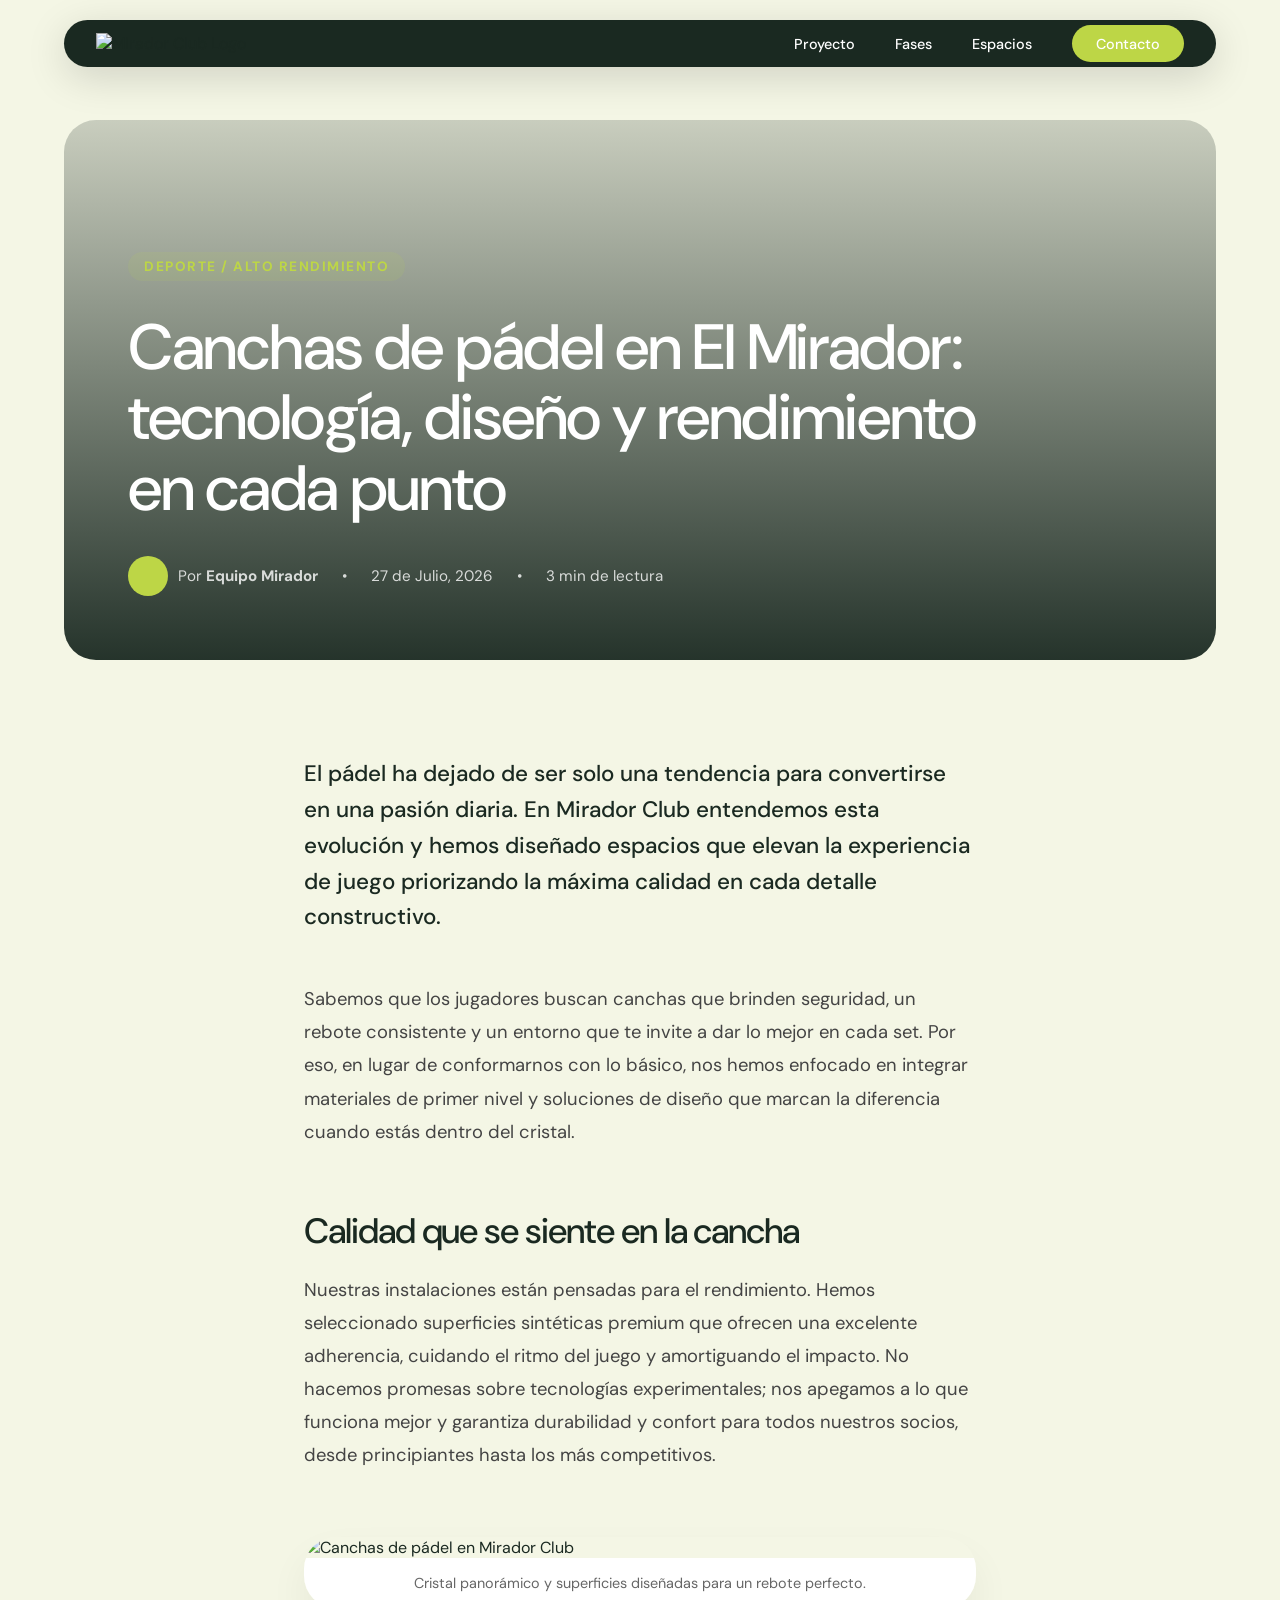
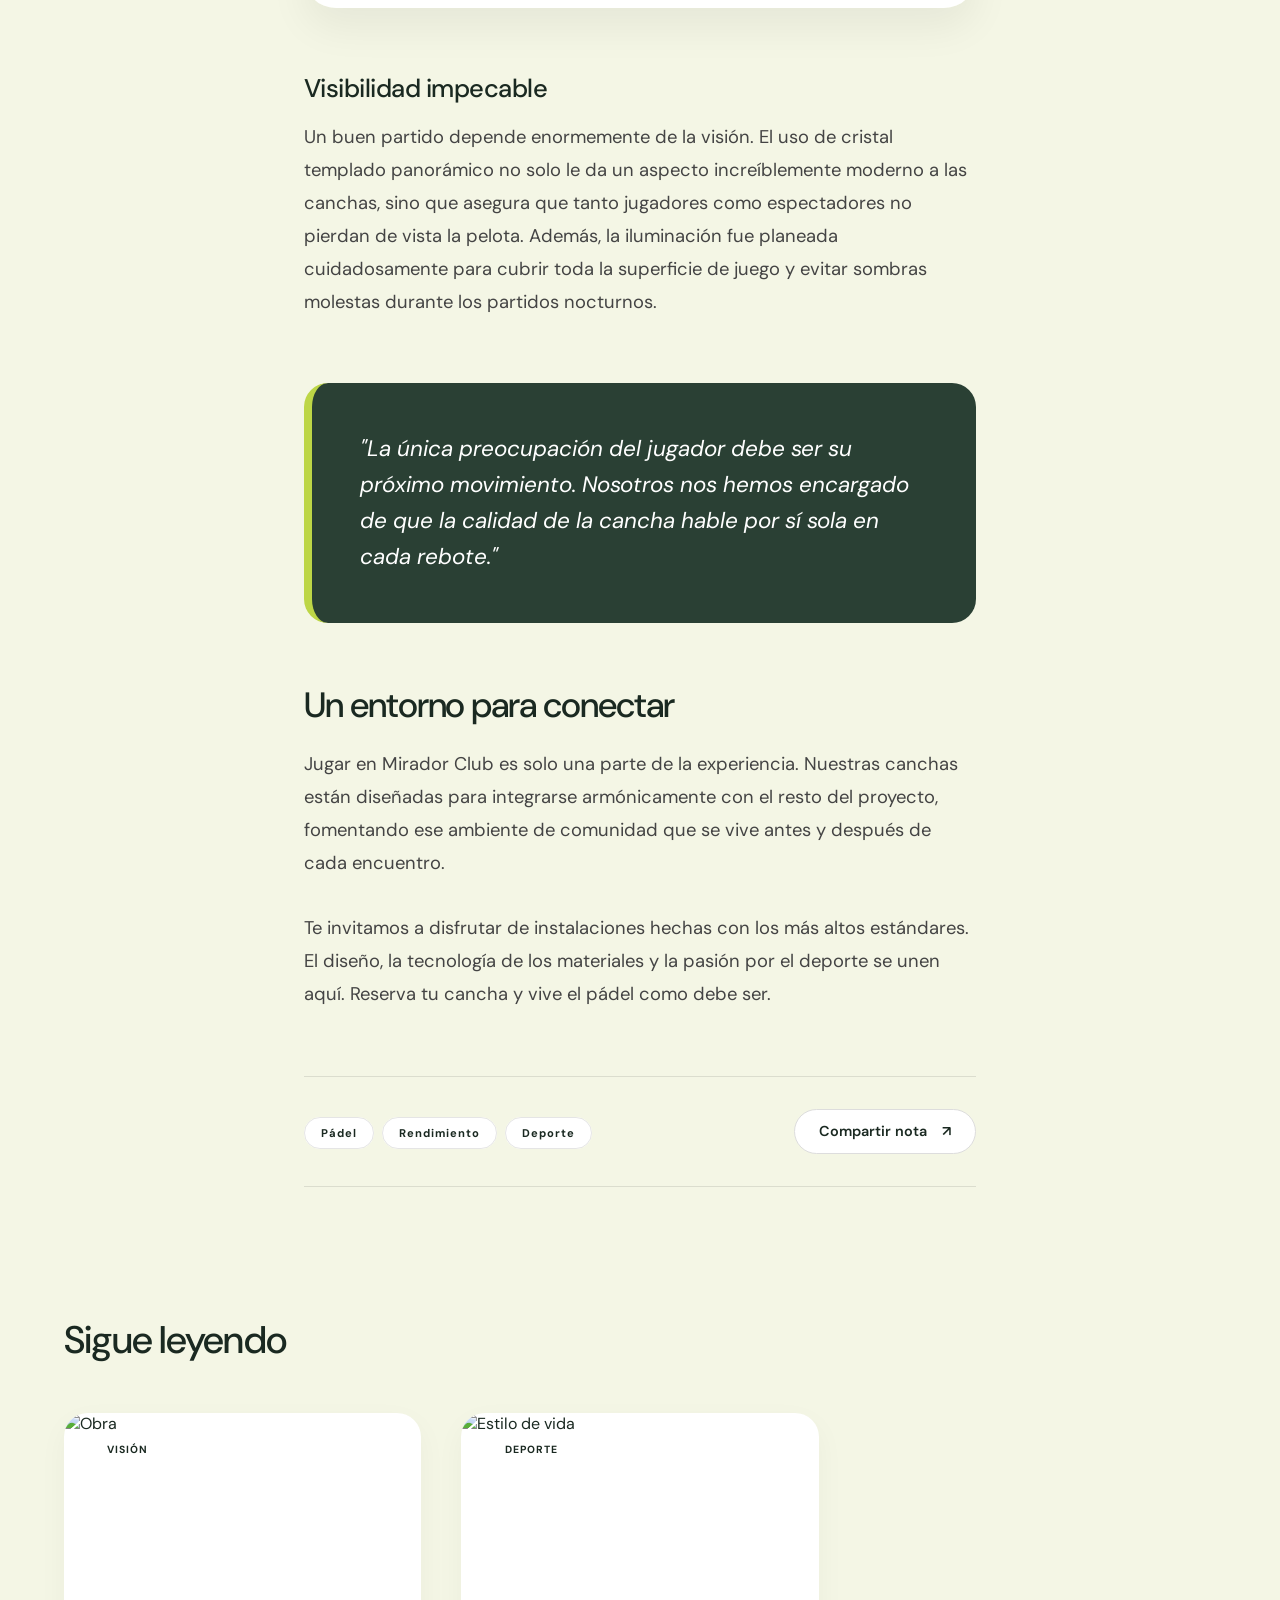
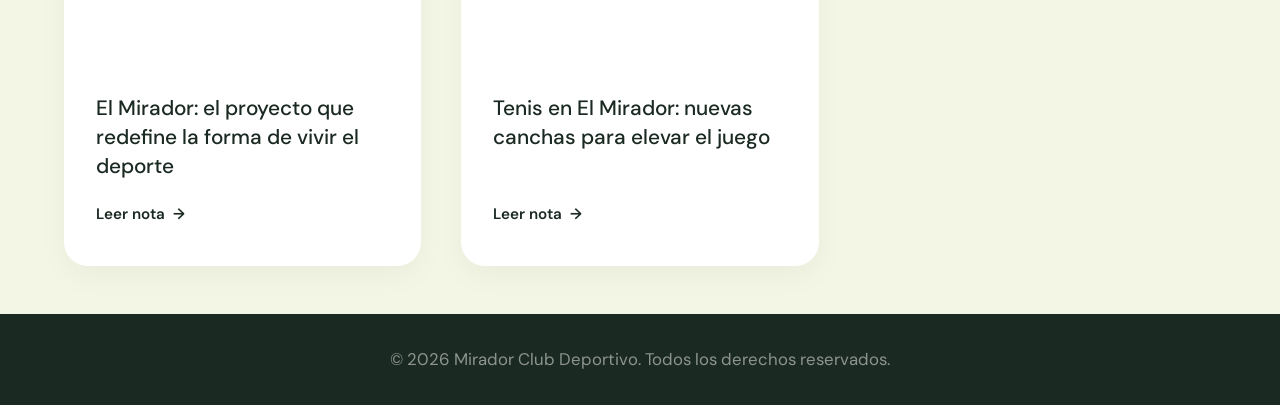
==== articulo-padel.html @ bc89615e "Add files via upload" ====
<!DOCTYPE html>
<html lang="es">
<head>
    <meta charset="UTF-8">
    <meta name="viewport" content="width=device-width, initial-scale=1.0">
    <title>Canchas de pádel en El Mirador | Mirador Club</title>
    <link rel="preconnect" href="https://fonts.googleapis.com">
    <link rel="preconnect" href="https://fonts.gstatic.com" crossorigin>
    <link href="https://fonts.googleapis.com/css2?family=DM+Sans:opsz,wght@9..40,300;9..40,400;9..40,500;9..40,700&display=swap" rel="stylesheet">
    <link rel="stylesheet" href="style.css">
    
    <style>
        .blog-hero { padding: 120px 5% 2rem; background-color: var(--niebla); }
        .blog-hero-inner { position: relative; width: 100%; min-height: 60vh; border-radius: var(--radius-lg); overflow: hidden; display: flex; align-items: flex-end; padding: 4rem; }
        .blog-hero-bg { position: absolute; inset: 0; width: 100%; height: 100%; background: url('assets/mirador-articulo-padel.png') center/cover; z-index: 1; transform: scale(1.02); transition: transform 10s ease-out; }
        .blog-hero-inner:hover .blog-hero-bg { transform: scale(1); }
        .blog-hero-inner::after { content: ''; position: absolute; inset: 0; background: linear-gradient(to top, rgba(26,41,33,0.95) 0%, rgba(26,41,33,0.2) 100%); z-index: 2; }
        .blog-hero-content { position: relative; z-index: 3; color: var(--white); max-width: 900px; }
        .blog-hero-content h1 { font-size: clamp(2.5rem, 5vw, 4.5rem); line-height: 1.1; margin: 1rem 0; letter-spacing: -0.02em; }
        .blog-meta { display: flex; gap: 1.5rem; color: rgba(255,255,255,0.8); font-size: 0.95rem; margin-top: 2rem; align-items: center; }
        .blog-meta .author-avatar { width: 40px; height: 40px; border-radius: 50%; background: var(--musgo) url('assets/logo-mirador.-.png') center/cover; display: inline-block; }
        .article-wrapper { max-width: 800px; margin: 4rem auto 8rem; padding: 0 5%; }
        .article-content p { font-size: 1.15rem; line-height: 1.8; color: #444; margin-bottom: 2rem; }
        .article-content .lead { font-size: 1.4rem; color: var(--obsidiana); font-weight: 500; line-height: 1.6; margin-bottom: 3rem; }
        .article-content h2 { font-size: 2.2rem; margin: 4rem 0 1.5rem; color: var(--obsidiana); }
        .article-content h3 { font-size: 1.6rem; margin: 3rem 0 1rem; color: var(--obsidiana); }
        .bento-quote { background: var(--obsidiana-light); color: var(--white); padding: 3rem; border-radius: var(--radius-md); font-size: 1.4rem; font-style: italic; line-height: 1.6; margin: 4rem 0; position: relative; border-left: 8px solid var(--musgo); }
        .bento-image { border-radius: var(--radius-lg); overflow: hidden; margin: 4rem 0; box-shadow: 0 20px 40px rgba(0,0,0,0.06); }
        .bento-image img { width: 100%; height: auto; display: block; }
        .bento-image-caption { padding: 1rem 1.5rem; background: var(--white); font-size: 0.9rem; color: #666; text-align: center; }
        .share-section { display: flex; justify-content: space-between; align-items: center; padding: 2rem 0; border-top: 1px solid rgba(0,0,0,0.1); border-bottom: 1px solid rgba(0,0,0,0.1); margin: 4rem 0; }
        .share-tags .tag { margin-right: 0.5rem; background: var(--white); border: 1px solid rgba(0,0,0,0.1); }
        @media (max-width: 768px) { .blog-hero { padding: 100px 3% 1rem; } .blog-hero-inner { padding: 2rem; min-height: 50vh; } .bento-quote { padding: 2rem; font-size: 1.2rem; } .article-wrapper { margin: 3rem auto 5rem; } .share-section { flex-direction: column; gap: 1.5rem; align-items: flex-start; } }
    </style>
</head>
<body>
    <!-- Navegación Flotante Estilo Píldora -->
    <nav id="navbar" class="floating-nav">
        <div class="nav-container">
            <div class="logo">
                <a href="index.html"><img src="assets/logo-mirador.-.png" alt="Mirador Club Logo"></a>
            </div>
            
            <!-- Botón Hamburguesa (Nuevo) -->
            <button class="hamburger" id="hamburger-menu" aria-label="Abrir menú">
                <span></span>
                <span></span>
                <span></span>
            </button>
            
            <ul class="nav-links" id="nav-links-menu">
                <li><a href="#el-proyecto">Proyecto</a></li>
                <li><a href="#timeline">Fases</a></li>
                <li><a href="#fase-uno">Espacios</a></li>
                <li><a href="#contacto" class="btn-nav">Contacto</a></li>
            </ul>
        </div>
    </nav>

    <header class="blog-hero">
        <div class="blog-hero-inner reveal">
            <div class="blog-hero-bg"></div>
            <div class="blog-hero-content">
                <span class="eyebrow text-musgo">Deporte / Alto Rendimiento</span>
                <h1>Canchas de pádel en El Mirador: tecnología, diseño y rendimiento en cada punto</h1>
                <div class="blog-meta">
                    <div style="display: flex; align-items: center; gap: 10px;"><span class="author-avatar"></span><span>Por <strong>Equipo Mirador</strong></span></div>
                    <span>&bull;</span><span>27 de Julio, 2026</span><span>&bull;</span><span>3 min de lectura</span>
                </div>
            </div>
        </div>
    </header>

    <main class="article-wrapper reveal">
        <article class="article-content">
            <p class="lead">El pádel ha dejado de ser solo una tendencia para convertirse en una pasión diaria. En Mirador Club entendemos esta evolución y hemos diseñado espacios que elevan la experiencia de juego priorizando la máxima calidad en cada detalle constructivo.</p>
            
            <p>Sabemos que los jugadores buscan canchas que brinden seguridad, un rebote consistente y un entorno que te invite a dar lo mejor en cada set. Por eso, en lugar de conformarnos con lo básico, nos hemos enfocado en integrar materiales de primer nivel y soluciones de diseño que marcan la diferencia cuando estás dentro del cristal.</p>

            <h2>Calidad que se siente en la cancha</h2>
            <p>Nuestras instalaciones están pensadas para el rendimiento. Hemos seleccionado superficies sintéticas premium que ofrecen una excelente adherencia, cuidando el ritmo del juego y amortiguando el impacto. No hacemos promesas sobre tecnologías experimentales; nos apegamos a lo que funciona mejor y garantiza durabilidad y confort para todos nuestros socios, desde principiantes hasta los más competitivos.</p>
            
            <div class="bento-image">
                <img src="assets/padel-imagen-mirador.gif" alt="Canchas de pádel en Mirador Club">
                <div class="bento-image-caption">Cristal panorámico y superficies diseñadas para un rebote perfecto.</div>
            </div>

            <h3>Visibilidad impecable</h3>
            <p>Un buen partido depende enormemente de la visión. El uso de cristal templado panorámico no solo le da un aspecto increíblemente moderno a las canchas, sino que asegura que tanto jugadores como espectadores no pierdan de vista la pelota. Además, la iluminación fue planeada cuidadosamente para cubrir toda la superficie de juego y evitar sombras molestas durante los partidos nocturnos.</p>

            <blockquote class="bento-quote">
                "La única preocupación del jugador debe ser su próximo movimiento. Nosotros nos hemos encargado de que la calidad de la cancha hable por sí sola en cada rebote."
            </blockquote>

            <h2>Un entorno para conectar</h2>
            <p>Jugar en Mirador Club es solo una parte de la experiencia. Nuestras canchas están diseñadas para integrarse armónicamente con el resto del proyecto, fomentando ese ambiente de comunidad que se vive antes y después de cada encuentro.</p>
            
            <p>Te invitamos a disfrutar de instalaciones hechas con los más altos estándares. El diseño, la tecnología de los materiales y la pasión por el deporte se unen aquí. Reserva tu cancha y vive el pádel como debe ser.</p>

            <div class="share-section">
                <div class="share-tags"><span class="tag">Pádel</span><span class="tag">Rendimiento</span><span class="tag">Deporte</span></div>
                <div class="share-actions"><a href="#" class="btn-pill-white" style="border: 1px solid #ddd; padding: 0.8rem 1.5rem; font-size: 0.9rem; color: var(--obsidiana);">Compartir nota <span style="margin-left: 5px;">↗</span></a></div>
            </div>
        </article>
    </main>

    <section class="section-light" style="padding-top: 0;">
        <div class="container reveal">
            <h3 class="mb-4">Sigue leyendo</h3>
            <div class="modern-blog-grid">
                <article class="blog-card-modern">
                    <div class="blog-img-wrap"><span class="blog-pill">Visión</span><img src="assets/mirador-video-wrap.png" alt="Obra"></div>
                    <div class="blog-content-modern"><h4>El Mirador: el proyecto que redefine la forma de vivir el deporte</h4><a href="articulo-proyecto.html" class="btn-link-modern">Leer nota <span class="arrow">→</span></a></div>
                </article>
                <article class="blog-card-modern">
                    <div class="blog-img-wrap"><span class="blog-pill">Deporte</span><img src="assets/mirador-articulo-tenis.png" alt="Estilo de vida"></div>
                    <div class="blog-content-modern"><h4>Tenis en El Mirador: nuevas canchas para elevar el juego</h4><a href="articulo-tenis.html" class="btn-link-modern">Leer nota <span class="arrow">→</span></a></div>
                </article>
            </div>
        </div>
    </section>
    <footer class="modern-footer"><p>© 2026 Mirador Club Deportivo. Todos los derechos reservados.</p></footer>
</body>
</html>
---- style.css ----
/* --- Variables de Marca Modernizadas --- */
:root {
    --obsidiana: #1a2921; /* Ligeramente más profundo */
    --obsidiana-light: #2a4034;
    --clorofila: #005D33;
    --follaje: #004b29;
    --musgo: #BDD646;
    --niebla: #F4F6E5;
    --white: #FFFFFF;
    
    --font-main: 'DM Sans', 'freight-sans-pro', sans-serif;
    --transition-slow: all 0.4s cubic-bezier(0.16, 1, 0.3, 1);
    
    /* Radios para el estilo Bento / Apple */
    --radius-lg: 32px;
    --radius-md: 24px;
    --radius-sm: 16px;
    --radius-pill: 100px;
}

* {
    margin: 0; padding: 0; box-sizing: border-box;
}

body {
    font-family: var(--font-main);
    color: var(--obsidiana);
    background-color: var(--niebla);
    -webkit-font-smoothing: antialiased;
    overflow-x: hidden;
}

.container { max-width: 1400px; margin: 0 auto; padding: 0 5%; }

/* --- Tipografía --- */
h1 { font-size: clamp(3rem, 7vw, 6rem); line-height: 0.95; letter-spacing: -0.04em; font-weight: 500; }
h2 { font-size: clamp(2.5rem, 5vw, 4rem); line-height: 1.05; letter-spacing: -0.03em; font-weight: 500; margin-bottom: 1.5rem; }
h3 { font-size: clamp(1.8rem, 3vw, 2.5rem); font-weight: 500; letter-spacing: -0.02em; }
h4 { font-size: 1.3rem; font-weight: 500; margin-bottom: 0.5rem; }
p { line-height: 1.6; font-weight: 400; font-size: 1.05rem; }

a { text-decoration: none; color: inherit; }
.mt-2 { margin-top: 2rem; } .mt-4 { margin-top: 4rem; } .mb-4 { margin-bottom: 3rem; }
.text-center { text-align: center; }

.eyebrow { 
    display: inline-block; font-size: 0.85rem; font-weight: 700; 
    text-transform: uppercase; letter-spacing: 1.5px; 
    color: var(--clorofila); margin-bottom: 1rem;
    background: rgba(0, 93, 51, 0.1); padding: 6px 16px; border-radius: var(--radius-pill);
}
.text-musgo { color: var(--musgo); background: rgba(189, 214, 70, 0.1); }

/* --- Navegación Flotante (Siempre Verde) --- */
.floating-nav {
    position: fixed; 
    top: 20px; 
    left: 0; 
    right: 0; 
    margin: 0 auto; 
    width: 90%; 
    max-width: 1200px; 
    z-index: 1000;
    background: var(--obsidiana); /* Siempre verde oscuro */
    border-radius: var(--radius-pill);
    padding: 0.8rem 2rem;
    box-shadow: 0 10px 40px rgba(0,0,0,0.15);
    transition: padding 0.3s ease;
}

/* Un pequeño toque: se hace ligeramente más delgadito al bajar, pero no cambia colores */
.floating-nav.scrolled {
    padding: 0.6rem 2rem;
}

.nav-container { display: flex; justify-content: space-between; align-items: center; }

/* Logo intacto siempre */
.logo img { 
    width: 140px; 
    filter: none !important; 
}

.nav-links { display: flex; gap: 2.5rem; list-style: none; align-items: center; }

/* Letras siempre blancas */
.nav-links a { 
    font-size: 0.9rem; 
    font-weight: 500; 
    transition: color 0.3s; 
    color: var(--white); 
}
.nav-links a:hover {
    color: var(--musgo);
}

/* Botón siempre verde musgo */
.btn-nav {
    background: var(--musgo) !important; 
    color: var(--obsidiana) !important; 
    padding: 0.6rem 1.5rem; 
    border-radius: var(--radius-pill);
    border: none;
    transition: all 0.3s ease;
}
.btn-nav:hover {
    background: var(--white) !important;
}

/* --- Botón Hamburguesa --- */
.hamburger {
    display: none; cursor: pointer; background: transparent; border: none; z-index: 1001;
}
/* Rayitas siempre blancas */
.hamburger span {
    display: block; width: 25px; height: 3px; margin: 5px auto;
    background-color: var(--white); 
    transition: all 0.3s ease-in-out;
}
.hamburger.active span:nth-child(1) { transform: translateY(8px) rotate(45deg); }
.hamburger.active span:nth-child(2) { opacity: 0; }
.hamburger.active span:nth-child(3) { transform: translateY(-8px) rotate(-45deg); }

/* --- RESPONSIVE HEADER --- */
@media (max-width: 768px) {
    .floating-nav { top: 10px; width: 95%; padding: 0.8rem 1.5rem; }
    .hamburger { display: block; }
    
    /* El Menú Desplegable (Estilo Tarjeta Flotante) */
    .nav-links {
        display: flex !important; 
        position: absolute; 
        top: calc(100% + 15px);
        left: 0;
        width: 100%;
        background-color: var(--obsidiana); 
        border-radius: var(--radius-md);
        flex-direction: column;
        padding: 2rem 0;
        text-align: center;
        box-shadow: 0 15px 40px rgba(0,0,0,0.2);
        
        /* Estado oculto */
        opacity: 0;
        visibility: hidden;
        transform: translateY(-10px);
        transition: all 0.3s ease;
    }
    
    /* Estado visible (Cuando tocas la hamburguesa) */
    .nav-links.active {
        opacity: 1;
        visibility: visible;
        transform: translateY(0);
    }
    
    .nav-links li { margin: 1.2rem 0; }
    .nav-links a { font-size: 1.2rem; color: var(--white); }
    .nav-links .btn-nav { 
        display: inline-block; 
        margin-top: 10px;
    }
}



.nav-container { display: flex; justify-content: space-between; align-items: center; }
.logo img { width: 140px; transition: var(--transition-slow); }
.floating-nav.scrolled .logo img { filter: none; }
.nav-links { display: flex; gap: 2.5rem; list-style: none; align-items: center; }
.nav-links a { font-size: 0.9rem; font-weight: 500; transition: color 0.3s; }
.floating-nav.scrolled .nav-links a { color: var(--white); }
.btn-nav {
    background: var(--obsidiana); color: var(--white) !important;
    padding: 0.6rem 1.5rem; border-radius: var(--radius-pill);
}
.floating-nav.scrolled .btn-nav { background: var(--musgo); color: var(--obsidiana) !important; }

/* --- Hero Boxed (Inspirado en la Ref. de Tenis) --- */
.hero-boxed { padding: 120px 5% 2rem; background-color: var(--niebla); }
.hero-inner {
    position: relative; width: 100%; min-height: 75vh;
    border-radius: var(--radius-lg);
    overflow: hidden; display: flex; align-items: flex-end; padding: 4rem;
}
.hero-bg {
    position: absolute; top: 0; left: 0; width: 100%; height: 100%;
    background: url(assets/banner-mirador-club-proyecto.gif) center/cover;
    z-index: 1; transform: scale(1.05); transition: transform 10s ease-out;
}
.hero-inner:hover .hero-bg { transform: scale(1); }
.hero-inner::after {
    content: ''; position: absolute; inset: 0;
    background: linear-gradient(to top, rgba(26,41,33,0.9) 0%, rgba(26,41,33,0.2) 60%);
    z-index: 2;
}
.hero-content { position: relative; z-index: 3; color: var(--white); max-width: 800px; }
.hero-content p { font-size: 1.3rem; opacity: 0.9; margin: 1.5rem 0 2rem; max-width: 600px; }

/* Botones */
.btn-pill-white {
    display: inline-flex; align-items: center; gap: 10px;
    background: var(--white); color: var(--obsidiana);
    padding: 1.2rem 2.5rem; border-radius: var(--radius-pill);
    font-weight: 600; font-size: 1rem; transition: var(--transition-slow);
}
.btn-pill-white:hover { background: var(--musgo); transform: translateY(-3px); }
.btn-pill-white .arrow { background: var(--obsidiana); color: var(--white); border-radius: 50%; width: 28px; height: 28px; display: inline-flex; align-items: center; justify-content: center; font-size: 0.8rem; }

.btn-pill-musgo {
    display: inline-flex; align-items: center; justify-content: center; gap: 10px; width: 100%;
    background: var(--musgo); color: var(--obsidiana);
    padding: 1.2rem; border-radius: var(--radius-pill); border: none;
    font-weight: 600; font-size: 1.1rem; cursor: pointer; transition: var(--transition-slow);
}
.btn-pill-musgo:hover { background: var(--white); }

/* --- Secciones Generales --- */
.section-light { background-color: var(--niebla); padding: 3rem 0; }
.section-dark { background-color: var(--obsidiana); color: var(--white); padding: 8rem 0; }
.section-header { max-width: 700px; margin-bottom: 4rem; }
.split-header { display: grid; grid-template-columns: 1fr 1fr; gap: 4rem; max-width: 100%; align-items: end; }
.split-header .header-desc { font-size: 1.2rem; color: rgba(255,255,255,0.7); margin-bottom: 1rem; }

/* --- EL PROYECTO (Bento Grid Renders) --- */
.bento-grid-renders {
    display: grid;
    grid-template-columns: repeat(4, 1fr);
    grid-template-rows: 400px 300px;
    gap: 1.5rem;
}
.bento-item {
    position: relative; border-radius: var(--radius-lg);
    overflow: hidden; background: #ddd;
}
.bento-item img { width: 100%; height: 100%; object-fit: cover; transition: transform 0.6s ease; }
.bento-item:hover img { transform: scale(1.03); }
.bento-overlay {
    position: absolute; bottom: 0; left: 0; width: 100%; padding: 2rem;
    background: linear-gradient(to top, rgba(0,0,0,0.8), transparent);
    color: var(--white);
}
.render-large { grid-column: span 2; grid-row: span 2; }
.render-small { grid-column: span 1; grid-row: span 1; }
.render-wide { grid-column: span 2; grid-row: span 1; }
.bg-obsidiana { background: var(--obsidiana); color: var(--white); display: flex; align-items: center; padding: 2.5rem; }
.bento-text-only h3 { margin-bottom: 1rem; font-size: 1.8rem; }
.bento-text-only p { font-size: 0.95rem; opacity: 0.8; }

/* --- INTRO FEATURES (Estilo Referencia 3 Wellness) --- */
.features-bento-grid {
    display: grid; grid-template-columns: repeat(3, 1fr); gap: 1.5rem;
}
.feature-box {
    background: var(--obsidiana-light); border-radius: var(--radius-md);
    padding: 3rem; display: flex; flex-direction: column; gap: 2rem;
    border: 1px solid rgba(255,255,255,0.05); transition: var(--transition-slow);
}
.feature-box:hover { transform: translateY(-5px); }
.feature-box p { color: rgba(255,255,255,0.7); font-size: 0.95rem; }
.feature-box .icon-wrap img { width: 120px; filter: none; }
.feature-box.bg-musgo { background: var(--musgo); color: var(--obsidiana); }
.feature-box.bg-musgo .icon-wrap img { filter: brightness(0) invert(1); }

/* --- TIMELINE (Modern Cards) --- */
/* --- CORRECCIÓN TIMELINE (Para 4 fases) --- */
.modern-timeline { 
    display: grid; 
    grid-template-columns: repeat(4, 1fr); 
    gap: 1.5rem; 
}
.timeline-card {
    background: var(--white); padding: 3rem; border-radius: var(--radius-md);
    box-shadow: 0 10px 30px rgba(0,0,0,0.03); transition: var(--transition-slow);
}
.timeline-card.active { background: var(--obsidiana); color: var(--white); transform: scale(1.02); }
.card-header { display: flex; justify-content: space-between; align-items: flex-start; margin-bottom: 2rem; }
.tag { font-size: 0.7rem; font-weight: 700; padding: 0.5rem 1rem; border-radius: var(--radius-pill); background: var(--niebla); color: var(--obsidiana); letter-spacing: 1px; }
.active-tag { background: var(--musgo); }
.icon-timeline { width: 50px; opacity: 0.3; }
.timeline-card.active .icon-timeline { opacity: 1; filter: brightness(0) invert(1); }
.timeline-card h4 { font-size: 1.8rem; margin-bottom: 1rem; }
.timeline-card p { font-size: 0.95rem; opacity: 0.7; }

/* --- FASE UNO ESPACIOS --- */
.bento-spaces-grid { display: grid; grid-template-columns: 1fr 1fr; gap: 2rem; }
.space-card {
    background: var(--obsidiana-light); border-radius: var(--radius-lg);
    overflow: hidden; border: 1px solid rgba(255,255,255,0.05);
}
.space-img { position: relative; height: 350px; }
.space-img img { width: 100%; height: 100%; object-fit: cover; }
.pill-badge {
    position: absolute; top: 1.5rem; left: 1.5rem; z-index: 2;
    background: rgba(255,255,255,0.9); color: var(--obsidiana);
    padding: 0.4rem 1.2rem; border-radius: var(--radius-pill);
    font-size: 0.7rem; font-weight: 700; letter-spacing: 1px;
}
.space-content { padding: 3rem; }
.modern-list { list-style: none; margin-top: 1.5rem; }
.modern-list li {
    position: relative; padding-left: 2rem; margin-bottom: 1rem;
    color: rgba(255,255,255,0.8); font-size: 0.95rem;
}
.modern-list li::before {
    content: '→'; position: absolute; left: 0; color: var(--musgo); font-weight: bold;
}

/* --- LO QUE VIENE --- */
.upcoming-grid { display: grid; grid-template-columns: repeat(3, 1fr); gap: 1.5rem; }
.upcoming-item {
    position: relative; height: 250px; border-radius: var(--radius-md); overflow: hidden;
}
.upcoming-item img { width: 100%; height: 100%; object-fit: cover; }
.upcoming-label {
    position: absolute; inset: 0; background: rgba(0,0,0,0.3);
    display: flex; align-items: center; justify-content: center;
    color: var(--white); font-size: 1.5rem; font-weight: 500;
}

/* --- CONTACTO BENTO --- */
.contact-bento {
    display: grid; grid-template-columns: 1fr 1fr; background: var(--obsidiana-light);
    border-radius: var(--radius-lg); overflow: hidden; border: 1px solid rgba(255,255,255,0.05);
}
.contact-info { padding: 5rem; }
.contact-form-wrap { padding: 5rem; background: rgba(0,0,0,0.15); }
.modern-form input {
    width: 100%; background: rgba(255,255,255,0.05); border: 1px solid rgba(255,255,255,0.1);
    color: var(--white); padding: 1.2rem 1.5rem; border-radius: var(--radius-md);
    font-family: inherit; font-size: 1rem; margin-bottom: 1rem; outline: none; transition: var(--transition-slow);
}
.modern-form input:focus { border-color: var(--musgo); background: rgba(255,255,255,0.1); }
.checkbox-group-modern { display: flex; gap: 1rem; flex-wrap: wrap; margin-bottom: 2rem; }
.custom-check { cursor: pointer; }
.custom-check input { display: none; }
.custom-check span {
    display: inline-block; padding: 0.6rem 1.2rem; border-radius: var(--radius-pill);
    border: 1px solid rgba(255,255,255,0.2); font-size: 0.9rem; transition: var(--transition-slow);
}
.custom-check input:checked + span { background: var(--musgo); color: var(--obsidiana); border-color: var(--musgo); }

/* --- FOOTER --- */
.modern-footer { background: var(--obsidiana); text-align: center; padding: 2rem; color: rgba(255,255,255,0.5); font-size: 0.9rem; }

/* --- ANIMACIONES --- */
.reveal { opacity: 0; transform: translateY(40px); transition: all 1s cubic-bezier(0.16, 1, 0.3, 1); }
.reveal.active { opacity: 1; transform: translateY(0); }

/* --- RESPONSIVE --- */
@media (max-width: 1024px) {
    .bento-grid-renders { grid-template-columns: 1fr 1fr; grid-template-rows: auto; }
    .render-large { grid-column: span 2; grid-row: auto; height: 400px;}
    .render-wide { grid-column: span 2; height: 300px; }
    .features-bento-grid, .modern-timeline, .upcoming-grid { grid-template-columns: 1fr; }
    .split-header { grid-template-columns: 1fr; gap: 1rem; }
    .contact-bento { grid-template-columns: 1fr; }
    .contact-info, .contact-form-wrap { padding: 3rem; }
}

@media (max-width: 768px) {
    .nav-links { display: none; }
    .hero-boxed { padding: 100px 3% 1rem; }
    .hero-inner { padding: 2.5rem 1.5rem; min-height: 60vh; }
    .bento-spaces-grid { grid-template-columns: 1fr; }
    h1 { font-size: 3.2rem; }
    h2 { font-size: 2.5rem; }

}




.modern-blog-grid { 
    display: grid; 
    grid-template-columns: repeat(3, 1fr); 
    gap: 2.5rem; 
}

.blog-card-modern {
    background: var(--white); 
    border-radius: var(--radius-md);
    overflow: hidden; 
    box-shadow: 0 10px 30px rgba(0,0,0,0.04);
    transition: var(--transition-slow);
    display: flex; 
    flex-direction: column;
}

.blog-card-modern:hover { 
    transform: translateY(-8px); 
    box-shadow: 0 20px 40px rgba(0,0,0,0.08); 
}

.blog-img-wrap { 
    position: relative; 
    height: 240px; 
    overflow: hidden;
}

.blog-img-wrap img { 
    width: 100%; 
    height: 100%; 
    object-fit: cover; 
    transition: transform 0.6s ease; 
}

.blog-card-modern:hover .blog-img-wrap img { 
    transform: scale(1.05); 
}

.blog-pill {
    position: absolute; 
    top: 1.5rem; 
    left: 1.5rem; 
    z-index: 2;
    background: rgba(255,255,255,0.9); 
    color: var(--obsidiana);
    padding: 0.4rem 1.2rem; 
    border-radius: var(--radius-pill);
    font-size: 0.65rem; 
    font-weight: 700; 
    letter-spacing: 1px; 
    text-transform: uppercase;
}

.blog-content-modern { 
    padding: 2.5rem 2rem; 
    display: flex; 
    flex-direction: column; 
    flex-grow: 1; 
}

.blog-content-modern h4 { 
    font-size: 1.3rem; 
    margin-bottom: 1.5rem; 
    line-height: 1.4; 
}

.btn-link-modern {
    margin-top: auto; 
    display: inline-flex; 
    align-items: center; 
    gap: 8px;
    font-weight: 600; 
    color: var(--obsidiana); 
    font-size: 0.95rem;
    transition: var(--transition-slow); 
    border-bottom: 2px solid transparent; 
    width: fit-content;
}

.btn-link-modern:hover { 
    color: var(--musgo); 
}

/* --- ACTUALIZACIÓN DE RESPONSIVE (Agregar al final del CSS) --- */
@media (max-width: 1024px) {
    .modern-timeline { grid-template-columns: repeat(2, 1fr); gap: 2rem; }
    .modern-blog-grid { grid-template-columns: repeat(2, 1fr); }
}

@media (max-width: 768px) {
    .modern-timeline { grid-template-columns: 1fr; }
    .modern-blog-grid { grid-template-columns: 1fr; }
}

/* --- ANIMACIONES --- */
.reveal { 
    opacity: 1; /* <-- Cambia el 0 por un 1 */
    transform: translateY(0); /* <-- Cambia 40px por 0 */
    transition: all 1s cubic-bezier(0.16, 1, 0.3, 1); 
}
.reveal.active { 
    opacity: 1; 
    transform: translateY(0); 
}
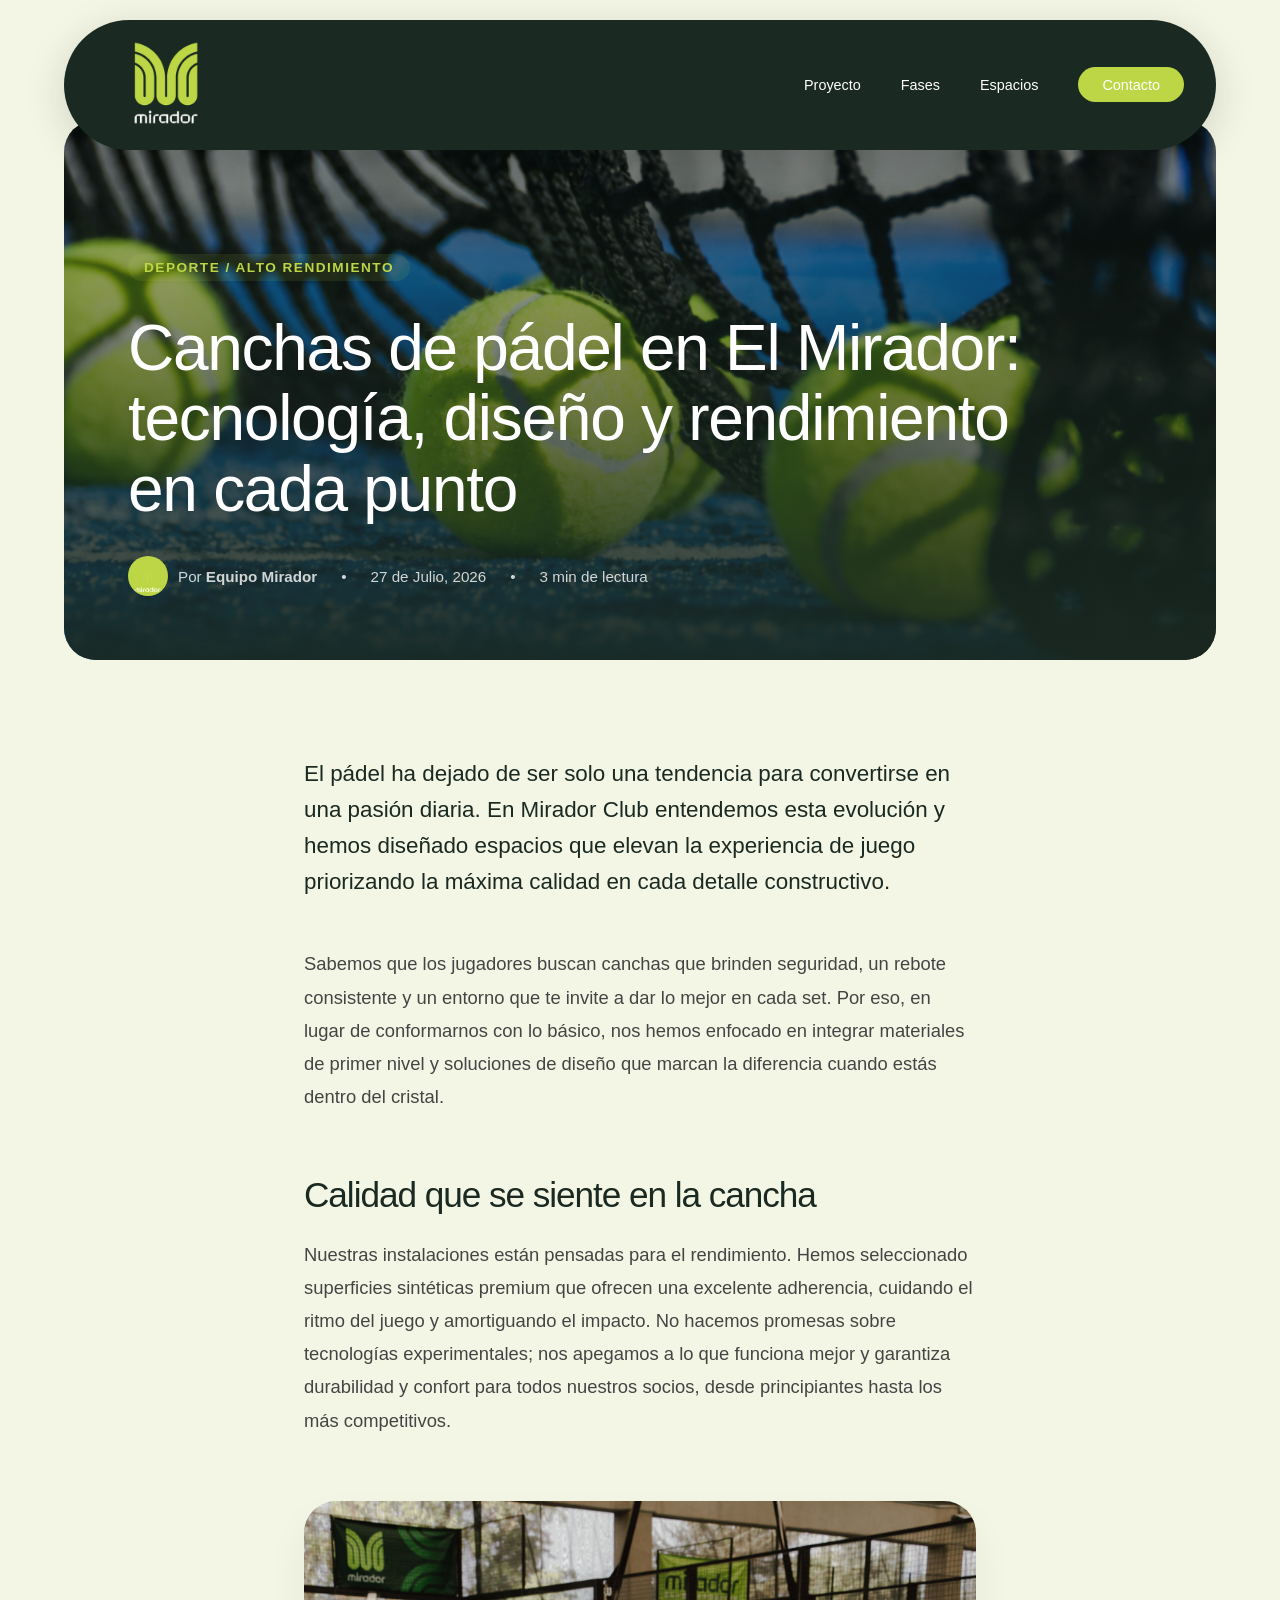
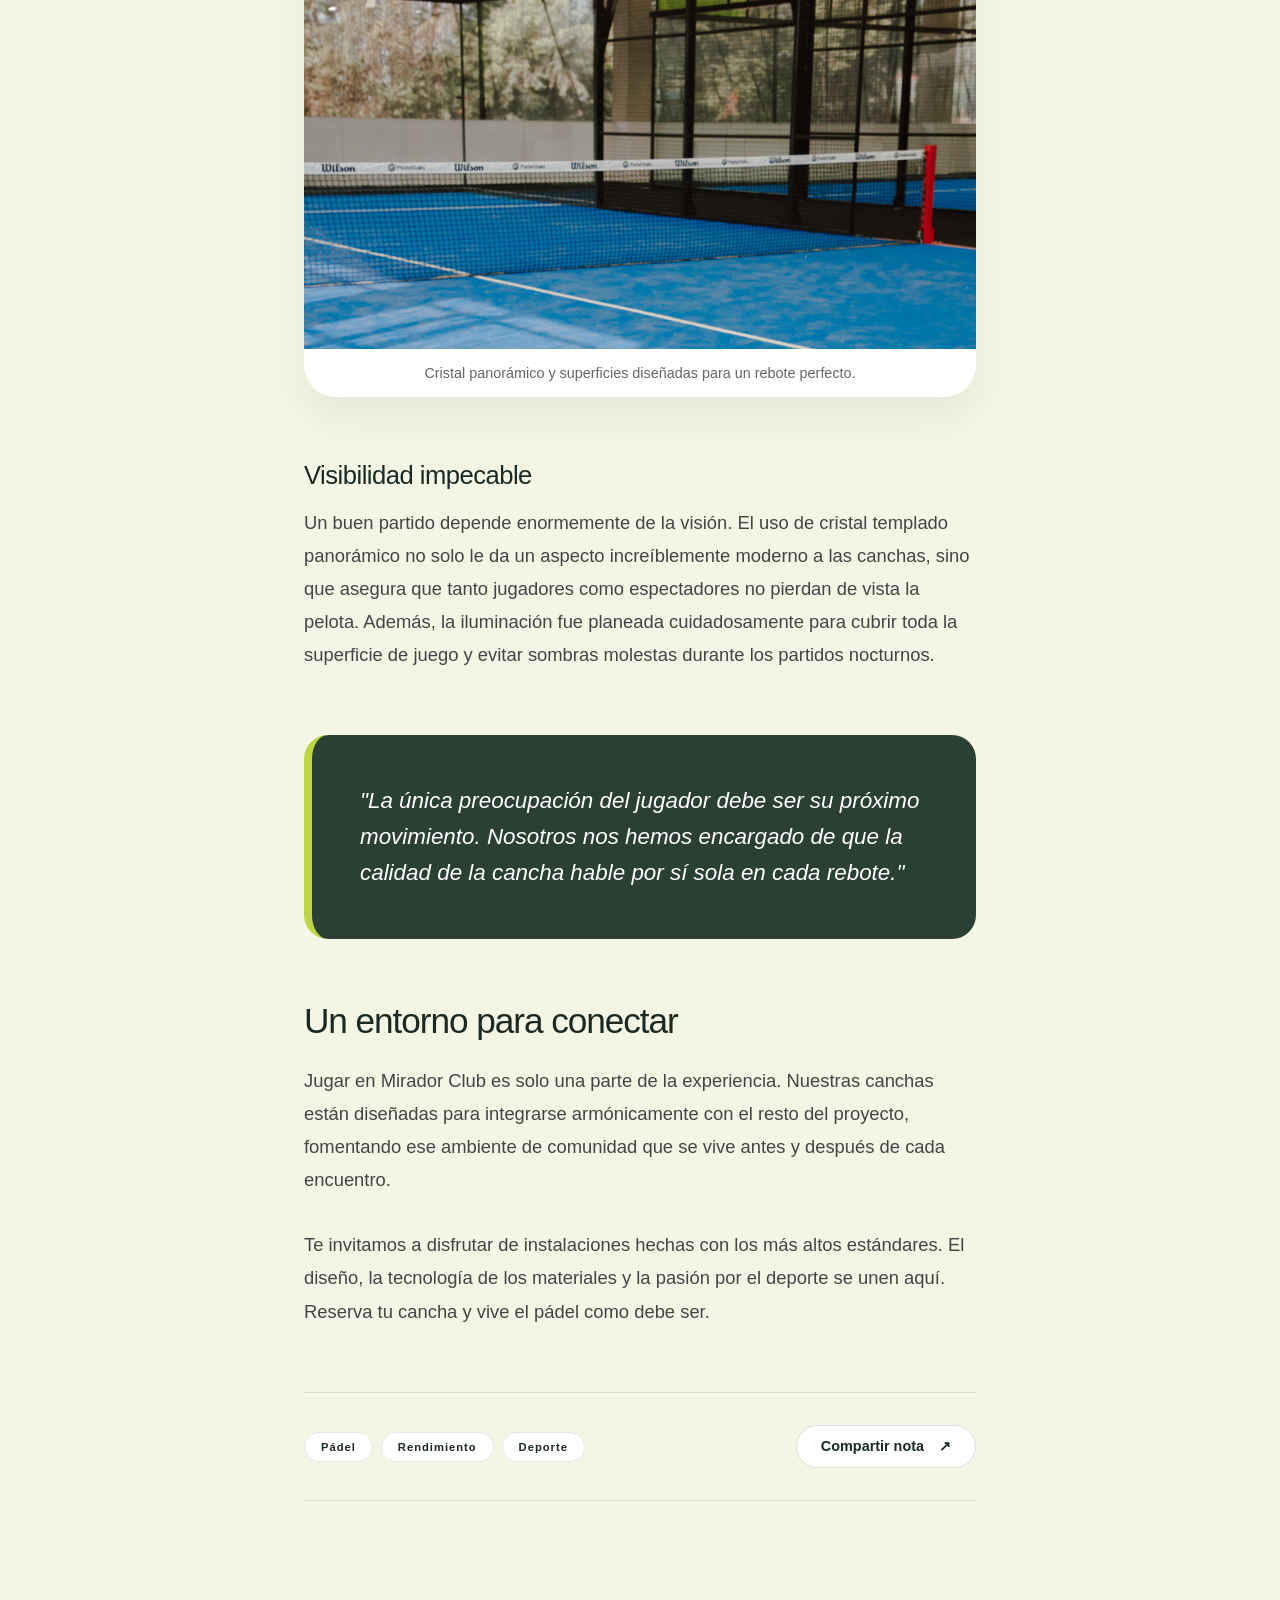
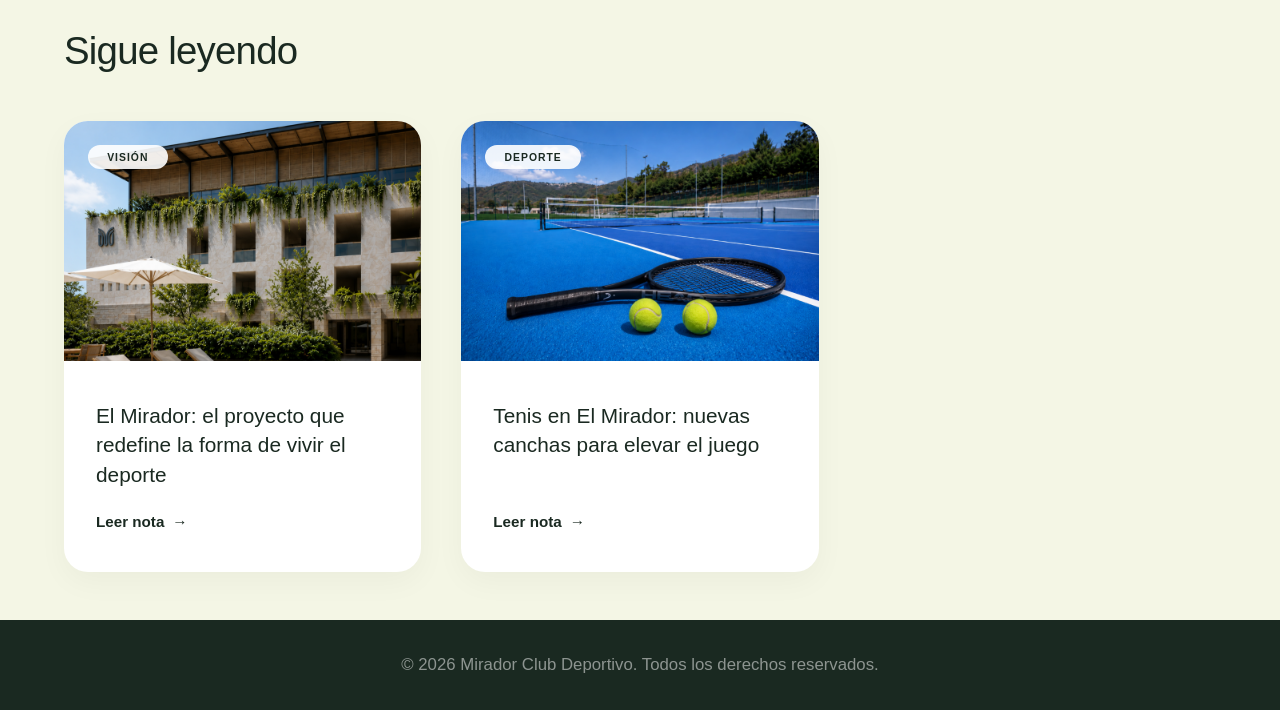
==== commit ac6693aa: "Add files via upload" ====
--- a/articulo-padel.html
+++ b/articulo-padel.html
@@ -81,7 +81,7 @@
             <p>Nuestras instalaciones están pensadas para el rendimiento. Hemos seleccionado superficies sintéticas premium que ofrecen una excelente adherencia, cuidando el ritmo del juego y amortiguando el impacto. No hacemos promesas sobre tecnologías experimentales; nos apegamos a lo que funciona mejor y garantiza durabilidad y confort para todos nuestros socios, desde principiantes hasta los más competitivos.</p>
             
             <div class="bento-image">
-                <img src="assets/padel-imagen-mirador.gif" alt="Canchas de pádel en Mirador Club">
+                <img src="assets/padel-foto.png" alt="Canchas de pádel en Mirador Club">
                 <div class="bento-image-caption">Cristal panorámico y superficies diseñadas para un rebote perfecto.</div>
             </div>
 
--- a/style.css
+++ b/style.css
@@ -1,4 +1,13 @@
+/* --- EFECTO SMOOTH SCROLL --- */
+html {
+    scroll-behavior: smooth;
+    /* Esto evita que el menú fijo tape los títulos al deslizarse: */
+    scroll-padding-top: 110px; 
+}
+
+
 /* --- Variables de Marca Modernizadas --- */
+
 :root {
     --obsidiana: #1a2921; /* Ligeramente más profundo */
     --obsidiana-light: #2a4034;
@@ -8,7 +17,8 @@
     --niebla: #F4F6E5;
     --white: #FFFFFF;
     
-    --font-main: 'DM Sans', 'freight-sans-pro', sans-serif;
+    /* ¡AQUÍ ESTÁ LA MAGIA! Esto aplicará la Freight Sans a TODO el sitio */
+    --font-main: 'Freight Sans Condensed W03', 'Freight Sans Condensed', sans-serif;
     --transition-slow: all 0.4s cubic-bezier(0.16, 1, 0.3, 1);
     
     /* Radios para el estilo Bento / Apple */
@@ -21,6 +31,48 @@
 * {
     margin: 0; padding: 0; box-sizing: border-box;
 }
+
+
+/* --- 1. IMPORTACIÓN DE FUENTES (Freight Sans Condensed W03) --- */
+
+/* Grosor Ligero (Light) */
+@font-face {
+    font-family: 'Freight Sans Condensed W03';
+    src: url('assets/fonts/FreightSansCondW03-Light.woff2') format('woff2'),
+         url('assets/fonts/FreightSansCondW03-Light.woff') format('woff');
+    font-weight: 300;
+    font-style: normal;
+}
+
+/* Grosor Regular (Book/Regular) */
+@font-face {
+    font-family: 'Freight Sans Condensed W03';
+    src: url('assets/fonts/FreightSansCondW03-Regular.woff2') format('woff2'),
+         url('assets/fonts/FreightSansCondW03-Regular.woff') format('woff');
+    font-weight: 400;
+    font-style: normal;
+}
+
+/* Grosor Medio (Medium / Semibold) */
+@font-face {
+    font-family: 'Freight Sans Condensed W03';
+    src: url('assets/fonts/FreightSansCondW03-Medium.woff2') format('woff2'),
+         url('assets/fonts/FreightSansCondW03-Medium.woff') format('woff');
+    font-weight: 500;
+    font-style: normal;
+}
+
+/* Grosor Fuerte (Bold) */
+@font-face {
+    font-family: 'Freight Sans Condensed W03';
+    src: url('assets/fonts/FreightSansCondW03-Bold.woff2') format('woff2'),
+         url('assets/fonts/FreightSansCondW03-Bold.woff') format('woff');
+    font-weight: 700;
+    font-style: normal;
+}
+
+
+
 
 body {
     font-family: var(--font-main);
@@ -185,7 +237,7 @@
 }
 .hero-bg {
     position: absolute; top: 0; left: 0; width: 100%; height: 100%;
-    background: url(assets/banner-mirador-club-proyecto.gif) center/cover;
+    background: url(assets/banner.png) center/cover;
     z-index: 1; transform: scale(1.05); transition: transform 10s ease-out;
 }
 .hero-inner:hover .hero-bg { transform: scale(1); }
